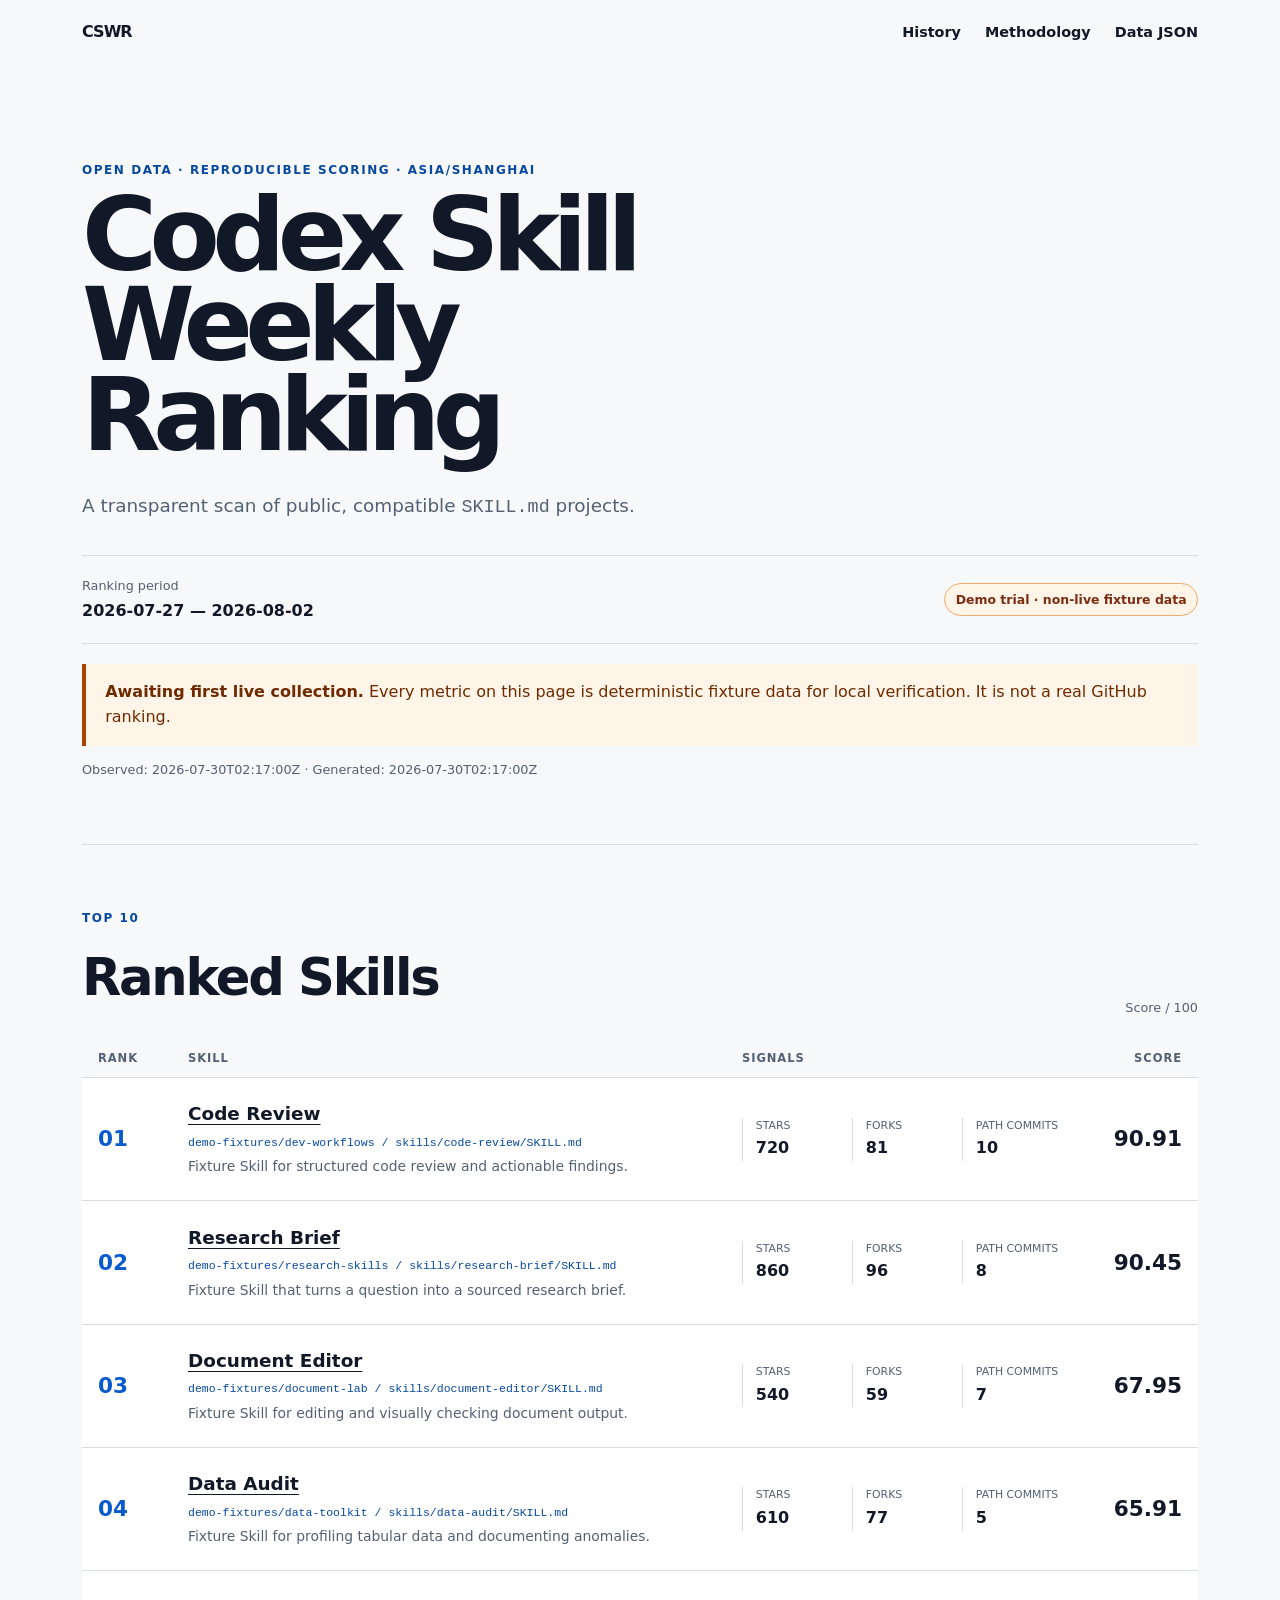
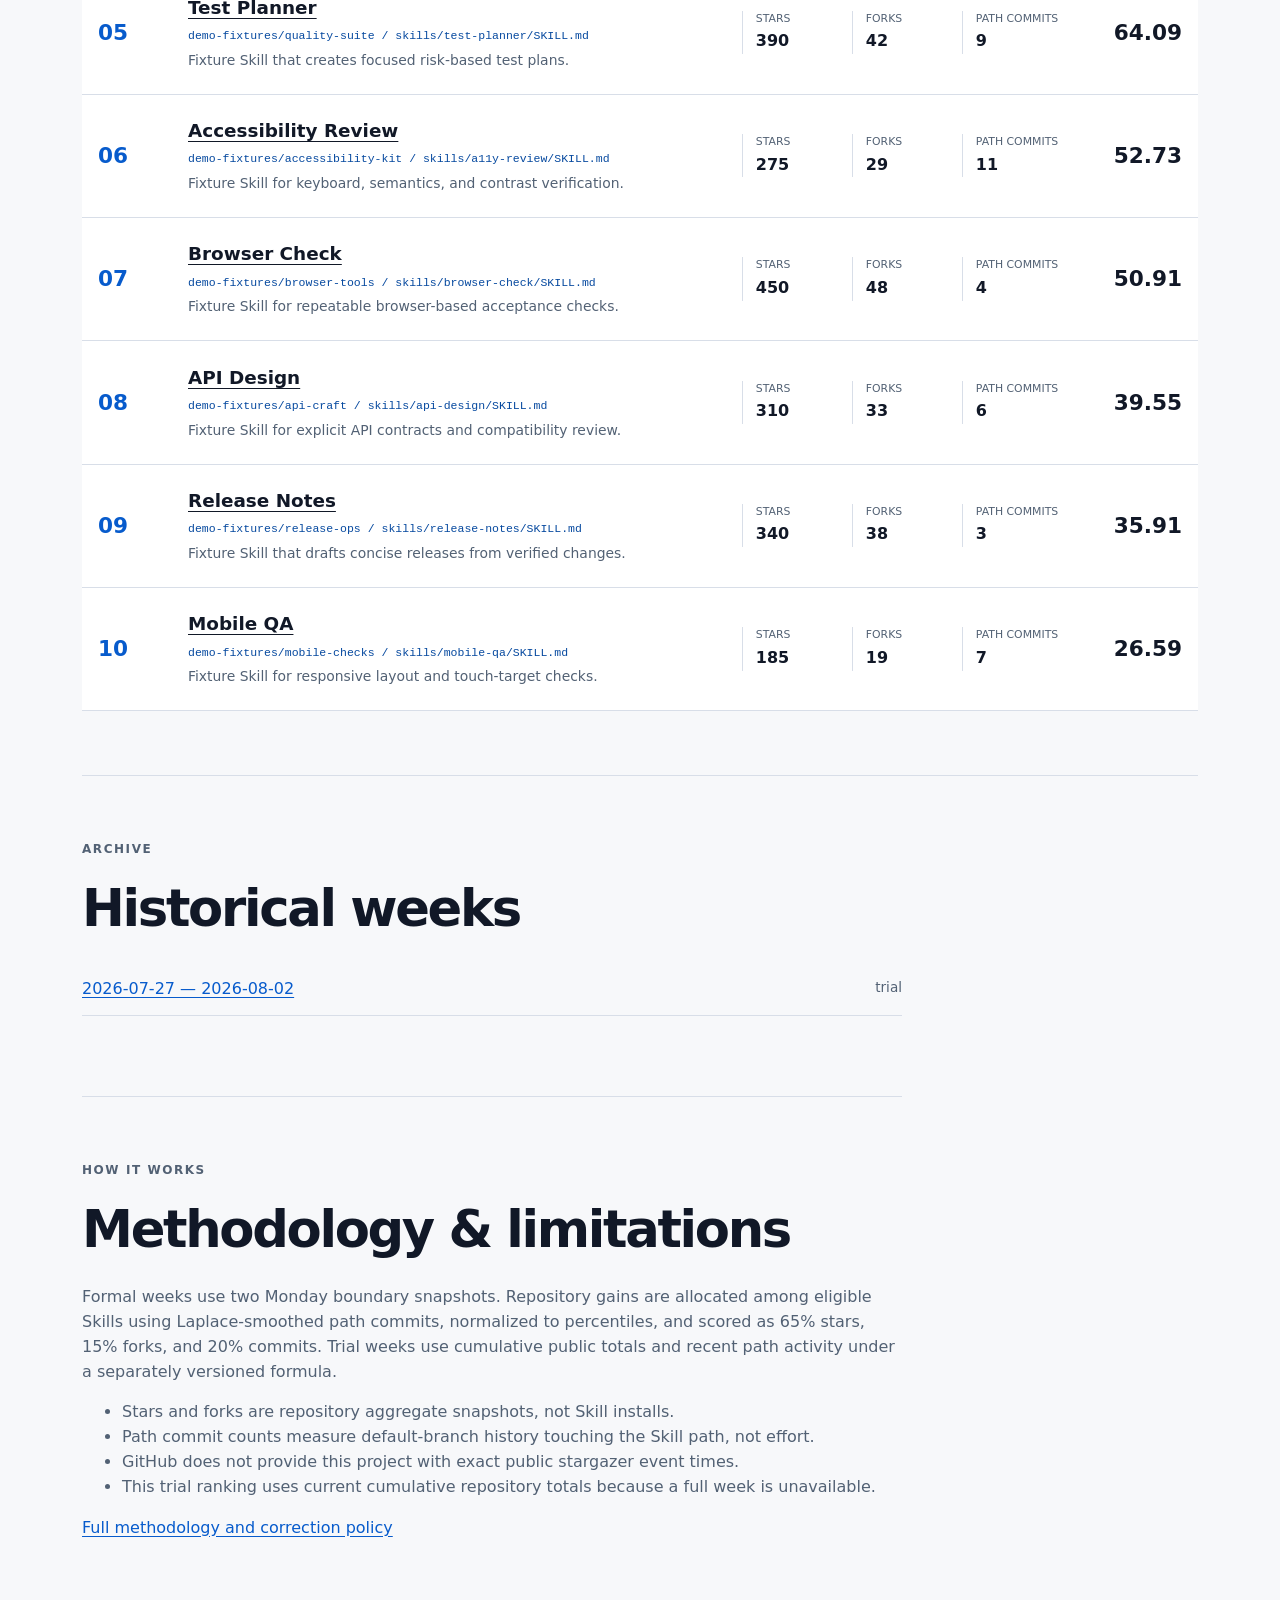
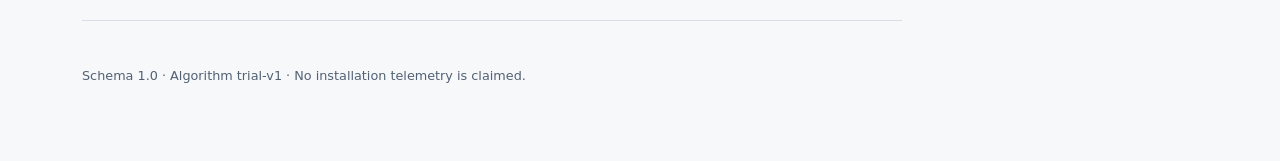
==== docs/weeks/2026-07-27.html @ 9c458dd1 "feat: build weekly Codex skill ranking" ====
<!doctype html>
<html lang="en">
<head>
  <meta charset="utf-8">
  <meta name="viewport" content="width=device-width, initial-scale=1">
  <meta name="description" content="A reproducible weekly ranking of public Codex-compatible Skills.">
  <title>Codex Skill Weekly Ranking · 2026-07-27</title>
  <link rel="stylesheet" href="../assets/styles.css">
</head>
<body>
  <a class="skip-link" href="#ranking">Skip to ranking</a>
  <header class="site-header">
    <a class="wordmark" href="../index.html" aria-label="Codex Skill Weekly Ranking home">CSWR</a>
    <nav aria-label="Primary">
      <a href="#history">History</a>
      <a href="#methodology">Methodology</a>
      <a href="../data/2026-07-27.json">Data JSON</a>
    </nav>
  </header>
  <main>
    <section class="hero" aria-labelledby="page-title">
      <p class="eyebrow">Open data · reproducible scoring · Asia/Shanghai</p>
      <h1 id="page-title">Codex Skill<br>Weekly Ranking</h1>
      <p class="lede">A transparent scan of public, compatible <code>SKILL.md</code> projects.</p>
      <div class="period">
        <div>
          <span class="meta-label">Ranking period</span>
          <strong>2026-07-27 — 2026-08-02</strong>
        </div>
        <span class="status status-demo">Demo trial · non-live fixture data</span>
      </div>
      <aside class="notice" role="status">
        <strong>Awaiting first live collection.</strong>
        Every metric on this page is deterministic fixture data for local verification. It is not a real GitHub ranking.
      </aside>
      <p class="freshness">Observed: 2026-07-30T02:17:00Z · Generated: 2026-07-30T02:17:00Z</p>
    </section>

    <section id="ranking" class="ranking-section" aria-labelledby="ranking-title">
      <div class="section-heading">
        <div>
          <p class="eyebrow">Top 10</p>
          <h2 id="ranking-title">Ranked Skills</h2>
        </div>
        <p>Score / 100</p>
      </div>
      <div class="rank-header" aria-hidden="true">
        <span>Rank</span><span>Skill</span><span>Signals</span><span>Score</span>
      </div>
      <ol class="ranking-list">
        <li class="rank-row" data-candidate-key="900002:skills/code-review/SKILL.md">
          <span class="rank-number" aria-label="Rank 1">01</span>
          <div class="skill-copy">
            <h3><a href="https://github.com/demo-fixtures/dev-workflows/blob/main/skills/code-review/SKILL.md" rel="noreferrer">Code Review</a></h3>
            <p class="repo">demo-fixtures/dev-workflows / skills/code-review/SKILL.md</p>
            <p>Fixture Skill for structured code review and actionable findings.</p>
          </div>
          <dl class="metrics">
            <div><dt>Stars</dt><dd>720</dd></div>
            <div><dt>Forks</dt><dd>81</dd></div>
            <div><dt>Path commits</dt><dd>10</dd></div>
          </dl>
          <strong class="score">90.91</strong>
        </li>
        <li class="rank-row" data-candidate-key="900001:skills/research-brief/SKILL.md">
          <span class="rank-number" aria-label="Rank 2">02</span>
          <div class="skill-copy">
            <h3><a href="https://github.com/demo-fixtures/research-skills/blob/main/skills/research-brief/SKILL.md" rel="noreferrer">Research Brief</a></h3>
            <p class="repo">demo-fixtures/research-skills / skills/research-brief/SKILL.md</p>
            <p>Fixture Skill that turns a question into a sourced research brief.</p>
          </div>
          <dl class="metrics">
            <div><dt>Stars</dt><dd>860</dd></div>
            <div><dt>Forks</dt><dd>96</dd></div>
            <div><dt>Path commits</dt><dd>8</dd></div>
          </dl>
          <strong class="score">90.45</strong>
        </li>
        <li class="rank-row" data-candidate-key="900004:skills/document-editor/SKILL.md">
          <span class="rank-number" aria-label="Rank 3">03</span>
          <div class="skill-copy">
            <h3><a href="https://github.com/demo-fixtures/document-lab/blob/main/skills/document-editor/SKILL.md" rel="noreferrer">Document Editor</a></h3>
            <p class="repo">demo-fixtures/document-lab / skills/document-editor/SKILL.md</p>
            <p>Fixture Skill for editing and visually checking document output.</p>
          </div>
          <dl class="metrics">
            <div><dt>Stars</dt><dd>540</dd></div>
            <div><dt>Forks</dt><dd>59</dd></div>
            <div><dt>Path commits</dt><dd>7</dd></div>
          </dl>
          <strong class="score">67.95</strong>
        </li>
        <li class="rank-row" data-candidate-key="900003:skills/data-audit/SKILL.md">
          <span class="rank-number" aria-label="Rank 4">04</span>
          <div class="skill-copy">
            <h3><a href="https://github.com/demo-fixtures/data-toolkit/blob/main/skills/data-audit/SKILL.md" rel="noreferrer">Data Audit</a></h3>
            <p class="repo">demo-fixtures/data-toolkit / skills/data-audit/SKILL.md</p>
            <p>Fixture Skill for profiling tabular data and documenting anomalies.</p>
          </div>
          <dl class="metrics">
            <div><dt>Stars</dt><dd>610</dd></div>
            <div><dt>Forks</dt><dd>77</dd></div>
            <div><dt>Path commits</dt><dd>5</dd></div>
          </dl>
          <strong class="score">65.91</strong>
        </li>
        <li class="rank-row" data-candidate-key="900006:skills/test-planner/SKILL.md">
          <span class="rank-number" aria-label="Rank 5">05</span>
          <div class="skill-copy">
            <h3><a href="https://github.com/demo-fixtures/quality-suite/blob/main/skills/test-planner/SKILL.md" rel="noreferrer">Test Planner</a></h3>
            <p class="repo">demo-fixtures/quality-suite / skills/test-planner/SKILL.md</p>
            <p>Fixture Skill that creates focused risk-based test plans.</p>
          </div>
          <dl class="metrics">
            <div><dt>Stars</dt><dd>390</dd></div>
            <div><dt>Forks</dt><dd>42</dd></div>
            <div><dt>Path commits</dt><dd>9</dd></div>
          </dl>
          <strong class="score">64.09</strong>
        </li>
        <li class="rank-row" data-candidate-key="900009:skills/a11y-review/SKILL.md">
          <span class="rank-number" aria-label="Rank 6">06</span>
          <div class="skill-copy">
            <h3><a href="https://github.com/demo-fixtures/accessibility-kit/blob/main/skills/a11y-review/SKILL.md" rel="noreferrer">Accessibility Review</a></h3>
            <p class="repo">demo-fixtures/accessibility-kit / skills/a11y-review/SKILL.md</p>
            <p>Fixture Skill for keyboard, semantics, and contrast verification.</p>
          </div>
          <dl class="metrics">
            <div><dt>Stars</dt><dd>275</dd></div>
            <div><dt>Forks</dt><dd>29</dd></div>
            <div><dt>Path commits</dt><dd>11</dd></div>
          </dl>
          <strong class="score">52.73</strong>
        </li>
        <li class="rank-row" data-candidate-key="900005:skills/browser-check/SKILL.md">
          <span class="rank-number" aria-label="Rank 7">07</span>
          <div class="skill-copy">
            <h3><a href="https://github.com/demo-fixtures/browser-tools/blob/main/skills/browser-check/SKILL.md" rel="noreferrer">Browser Check</a></h3>
            <p class="repo">demo-fixtures/browser-tools / skills/browser-check/SKILL.md</p>
            <p>Fixture Skill for repeatable browser-based acceptance checks.</p>
          </div>
          <dl class="metrics">
            <div><dt>Stars</dt><dd>450</dd></div>
            <div><dt>Forks</dt><dd>48</dd></div>
            <div><dt>Path commits</dt><dd>4</dd></div>
          </dl>
          <strong class="score">50.91</strong>
        </li>
        <li class="rank-row" data-candidate-key="900008:skills/api-design/SKILL.md">
          <span class="rank-number" aria-label="Rank 8">08</span>
          <div class="skill-copy">
            <h3><a href="https://github.com/demo-fixtures/api-craft/blob/main/skills/api-design/SKILL.md" rel="noreferrer">API Design</a></h3>
            <p class="repo">demo-fixtures/api-craft / skills/api-design/SKILL.md</p>
            <p>Fixture Skill for explicit API contracts and compatibility review.</p>
          </div>
          <dl class="metrics">
            <div><dt>Stars</dt><dd>310</dd></div>
            <div><dt>Forks</dt><dd>33</dd></div>
            <div><dt>Path commits</dt><dd>6</dd></div>
          </dl>
          <strong class="score">39.55</strong>
        </li>
        <li class="rank-row" data-candidate-key="900007:skills/release-notes/SKILL.md">
          <span class="rank-number" aria-label="Rank 9">09</span>
          <div class="skill-copy">
            <h3><a href="https://github.com/demo-fixtures/release-ops/blob/main/skills/release-notes/SKILL.md" rel="noreferrer">Release Notes</a></h3>
            <p class="repo">demo-fixtures/release-ops / skills/release-notes/SKILL.md</p>
            <p>Fixture Skill that drafts concise releases from verified changes.</p>
          </div>
          <dl class="metrics">
            <div><dt>Stars</dt><dd>340</dd></div>
            <div><dt>Forks</dt><dd>38</dd></div>
            <div><dt>Path commits</dt><dd>3</dd></div>
          </dl>
          <strong class="score">35.91</strong>
        </li>
        <li class="rank-row" data-candidate-key="900011:skills/mobile-qa/SKILL.md">
          <span class="rank-number" aria-label="Rank 10">10</span>
          <div class="skill-copy">
            <h3><a href="https://github.com/demo-fixtures/mobile-checks/blob/main/skills/mobile-qa/SKILL.md" rel="noreferrer">Mobile QA</a></h3>
            <p class="repo">demo-fixtures/mobile-checks / skills/mobile-qa/SKILL.md</p>
            <p>Fixture Skill for responsive layout and touch-target checks.</p>
          </div>
          <dl class="metrics">
            <div><dt>Stars</dt><dd>185</dd></div>
            <div><dt>Forks</dt><dd>19</dd></div>
            <div><dt>Path commits</dt><dd>7</dd></div>
          </dl>
          <strong class="score">26.59</strong>
        </li>
      </ol>
    </section>

    <section id="history" class="text-section" aria-labelledby="history-title">
      <p class="eyebrow">Archive</p>
      <h2 id="history-title">Historical weeks</h2>
      <ul class="history-list">
        <li><a href="../weeks/2026-07-27.html">2026-07-27 — 2026-08-02</a><span>trial</span></li>
      </ul>
    </section>

    <section id="methodology" class="text-section" aria-labelledby="methodology-title">
      <p class="eyebrow">How it works</p>
      <h2 id="methodology-title">Methodology & limitations</h2>
      <p>Formal weeks use two Monday boundary snapshots. Repository gains are allocated among eligible Skills using Laplace-smoothed path commits, normalized to percentiles, and scored as 65% stars, 15% forks, and 20% commits. Trial weeks use cumulative public totals and recent path activity under a separately versioned formula.</p>
      <ul>
<li>Stars and forks are repository aggregate snapshots, not Skill installs.</li><li>Path commit counts measure default-branch history touching the Skill path, not effort.</li><li>GitHub does not provide this project with exact public stargazer event times.</li><li>This trial ranking uses current cumulative repository totals because a full week is unavailable.</li>      </ul>
      <p><a href="../METHODOLOGY.md">Full methodology and correction policy</a></p>
    </section>
  </main>
  <footer>
    <p>Schema 1.0 · Algorithm trial-v1 · No installation telemetry is claimed.</p>
  </footer>
  <script src="../assets/site.js" defer></script>
</body>
</html>
---- docs/assets/styles.css ----
:root {
  color-scheme: light;
  --ink: #111827;
  --muted: #526174;
  --line: #d8dee8;
  --paper: #f7f8fa;
  --white: #ffffff;
  --blue: #075bcc;
  --blue-dark: #06499f;
  --warm: #a94300;
  --warm-bg: #fff4e8;
  font-family: Inter, ui-sans-serif, system-ui, -apple-system, BlinkMacSystemFont, "Segoe UI", sans-serif;
}
* { box-sizing: border-box; }
html { scroll-behavior: smooth; }
body { margin: 0; color: var(--ink); background: var(--paper); line-height: 1.55; }
a { color: var(--blue); text-underline-offset: .2em; }
a:hover { color: var(--blue-dark); }
a:focus-visible { outline: 3px solid #ffb454; outline-offset: 3px; border-radius: 2px; }
.skip-link { position: fixed; z-index: 10; left: 1rem; top: -5rem; padding: .7rem 1rem; background: var(--ink); color: #fff; }
.skip-link:focus { top: 1rem; }
.site-header { max-width: 1180px; margin: 0 auto; padding: 1.25rem 2rem; display: flex; align-items: center; justify-content: space-between; }
.wordmark { font-weight: 900; letter-spacing: -.06em; color: var(--ink); text-decoration: none; }
nav { display: flex; gap: 1.5rem; }
nav a { color: var(--ink); font-size: .9rem; font-weight: 650; text-decoration: none; }
main, footer { max-width: 1180px; margin: 0 auto; padding-inline: 2rem; }
.hero { padding: 6rem 0 4rem; border-bottom: 1px solid var(--line); }
.eyebrow { margin: 0 0 .65rem; color: var(--blue-dark); font-size: .75rem; font-weight: 800; letter-spacing: .13em; text-transform: uppercase; }
h1 { max-width: 800px; margin: 0; font-size: clamp(3.2rem, 8vw, 7rem); line-height: .88; letter-spacing: -.075em; }
.lede { max-width: 620px; margin: 2rem 0; color: var(--muted); font-size: 1.15rem; }
.period { display: flex; align-items: center; gap: 2rem; justify-content: space-between; padding: 1.25rem 0; border-top: 1px solid var(--line); border-bottom: 1px solid var(--line); }
.period div { display: grid; gap: .2rem; }
.meta-label, .freshness { color: var(--muted); font-size: .8rem; }
.status { display: inline-flex; padding: .35rem .65rem; border: 1px solid #94a3b8; border-radius: 999px; font-size: .78rem; font-weight: 750; }
.status-demo { color: #7c2d12; background: var(--warm-bg); border-color: #f0aa6b; }
.status-stale { color: #7c2d12; background: var(--warm-bg); border-color: #c96a28; }
.notice { margin-top: 1.25rem; padding: 1rem 1.2rem; color: #6f2b00; background: var(--warm-bg); border-left: 4px solid var(--warm); }
.notice-stale { border-left-color: #b54708; }
.freshness { margin: .9rem 0 0; }
.ranking-section, .text-section { padding: 4rem 0; border-bottom: 1px solid var(--line); }
.section-heading { display: flex; align-items: end; justify-content: space-between; margin-bottom: 1.4rem; }
h2 { margin: 0; font-size: clamp(2rem, 4vw, 3.5rem); letter-spacing: -.045em; }
.section-heading > p { margin: 0; color: var(--muted); font-size: .8rem; }
.rank-header, .rank-row { display: grid; grid-template-columns: 70px minmax(0, 1fr) 330px 90px; gap: 1.25rem; }
.rank-header { padding: .6rem 1rem; color: var(--muted); font-size: .72rem; font-weight: 800; letter-spacing: .08em; text-transform: uppercase; }
.rank-header span:last-child { text-align: right; }
.ranking-list { list-style: none; padding: 0; margin: 0; }
.rank-row { align-items: center; padding: 1.4rem 1rem; background: var(--white); border-top: 1px solid var(--line); transition: background-color 120ms ease; }
.rank-row:last-child { border-bottom: 1px solid var(--line); }
.rank-row:hover { background: #f0f5fc; }
.rank-number { color: var(--blue); font-size: 1.35rem; font-variant-numeric: tabular-nums; font-weight: 850; }
.skill-copy { min-width: 0; }
.skill-copy h3 { margin: 0 0 .15rem; font-size: 1.15rem; }
.skill-copy h3 a { color: var(--ink); }
.skill-copy p { margin: .3rem 0 0; color: var(--muted); font-size: .87rem; overflow-wrap: anywhere; }
.skill-copy .repo { color: var(--blue-dark); font-family: ui-monospace, "SFMono-Regular", Consolas, monospace; font-size: .72rem; }
.metrics { display: grid; grid-template-columns: repeat(3, 1fr); margin: 0; }
.metrics div { border-left: 1px solid var(--line); padding-left: .8rem; }
.metrics dt { color: var(--muted); font-size: .68rem; text-transform: uppercase; }
.metrics dd { margin: .1rem 0 0; font-variant-numeric: tabular-nums; font-weight: 750; }
.score { text-align: right; font-size: 1.35rem; font-variant-numeric: tabular-nums; }
.text-section { max-width: 820px; }
.text-section > p, .text-section > ul { color: var(--muted); }
.history-list { list-style: none; padding: 0; }
.history-list li { display: flex; justify-content: space-between; gap: 2rem; padding: .8rem 0; border-bottom: 1px solid var(--line); }
.history-list span { color: var(--muted); font-size: .85rem; }
footer { padding-block: 2rem 4rem; color: var(--muted); font-size: .8rem; }
code { font-family: ui-monospace, "SFMono-Regular", Consolas, monospace; }
@media (max-width: 800px) {
  .site-header, main, footer { padding-inline: 1rem; }
  nav a:not(:first-child) { display: none; }
  .hero { padding-top: 3.5rem; }
  .period { align-items: flex-start; flex-direction: column; gap: .8rem; }
  .rank-header { display: none; }
  .ranking-list { display: grid; gap: .8rem; }
  .rank-row { grid-template-columns: 48px minmax(0, 1fr) auto; align-items: start; border: 1px solid var(--line); border-radius: 4px; }
  .skill-copy { grid-column: 2 / 4; }
  .metrics { grid-column: 2 / 4; grid-row: 3; margin-top: .7rem; }
  .score { grid-column: 3; grid-row: 1; }
}
@media (max-width: 460px) {
  h1 { font-size: 3.2rem; }
  .rank-row { grid-template-columns: 38px minmax(0, 1fr) auto; padding: 1rem .8rem; gap: .65rem; }
  .metrics { grid-template-columns: 1fr; gap: .4rem; }
  .metrics div { display: flex; align-items: baseline; justify-content: space-between; }
}
@media (prefers-reduced-motion: reduce) {
  html { scroll-behavior: auto; }
  *, *::before, *::after { transition-duration: .01ms !important; }
}
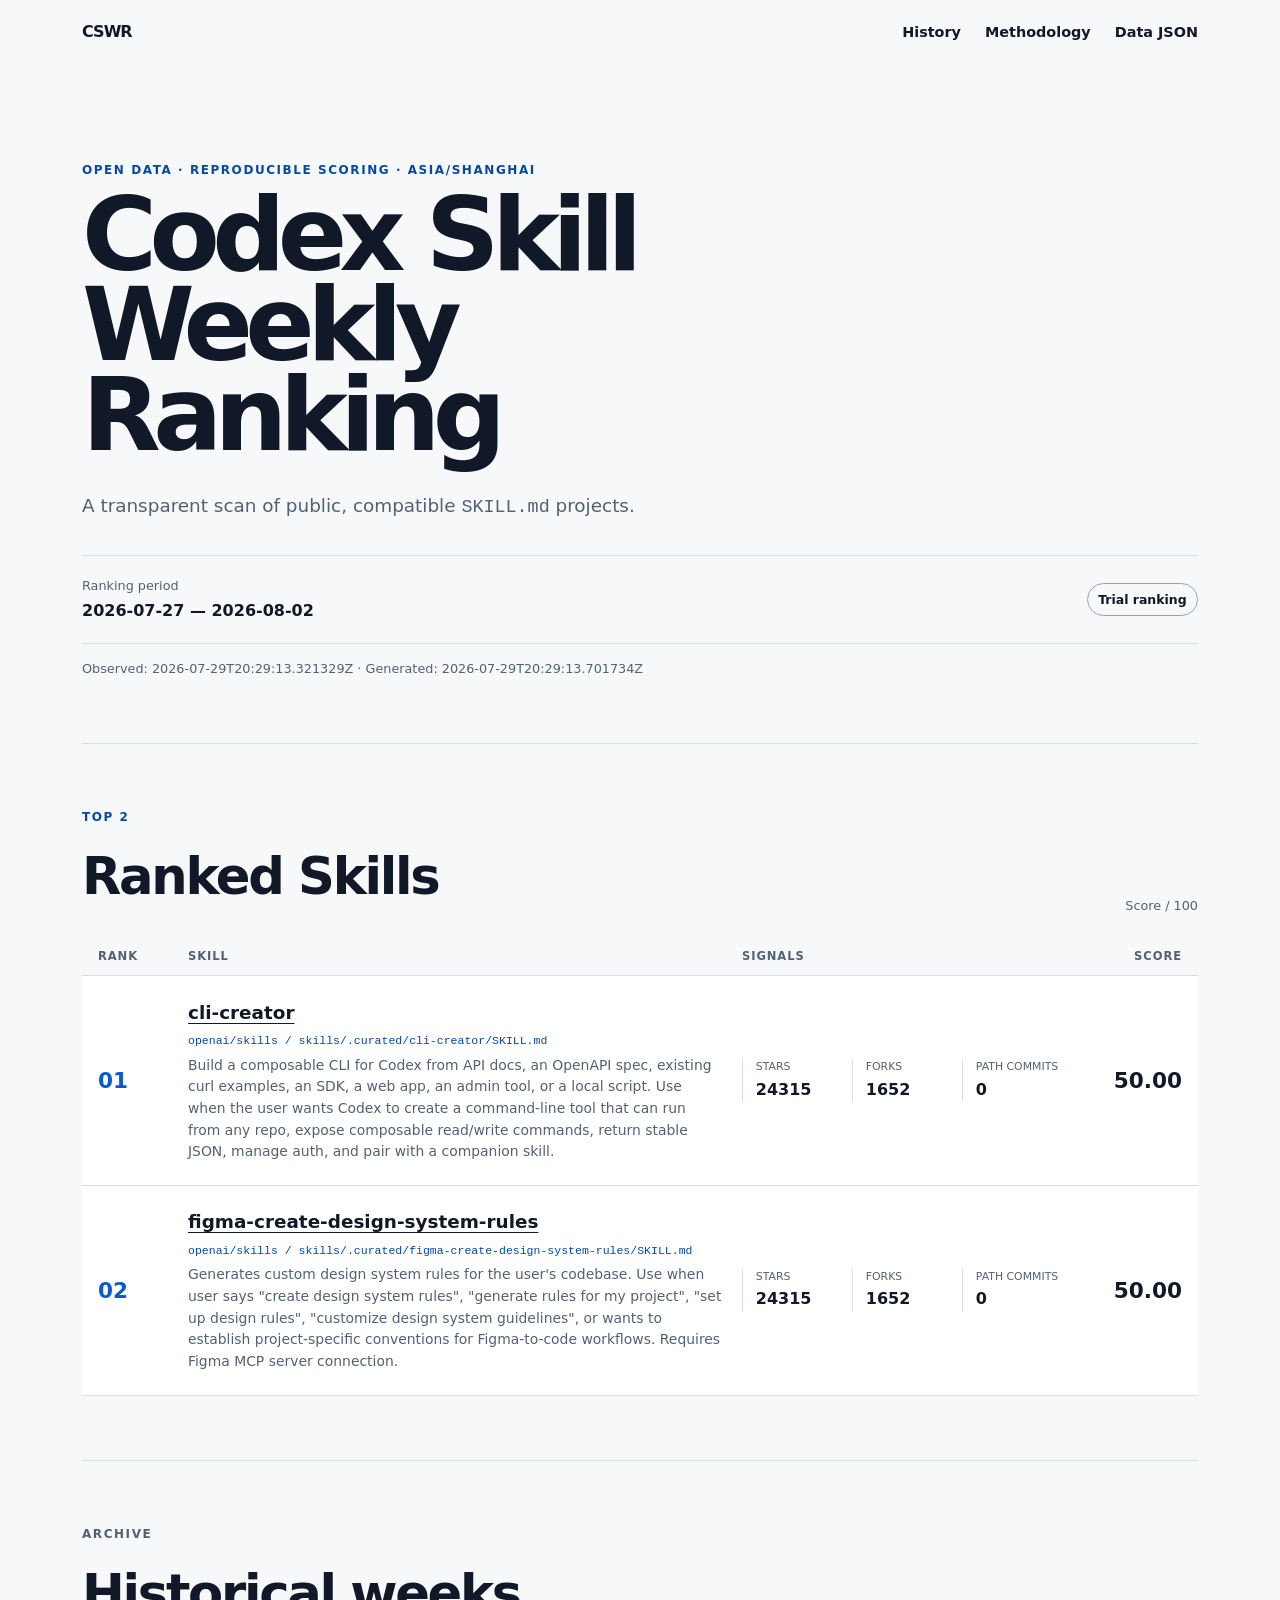
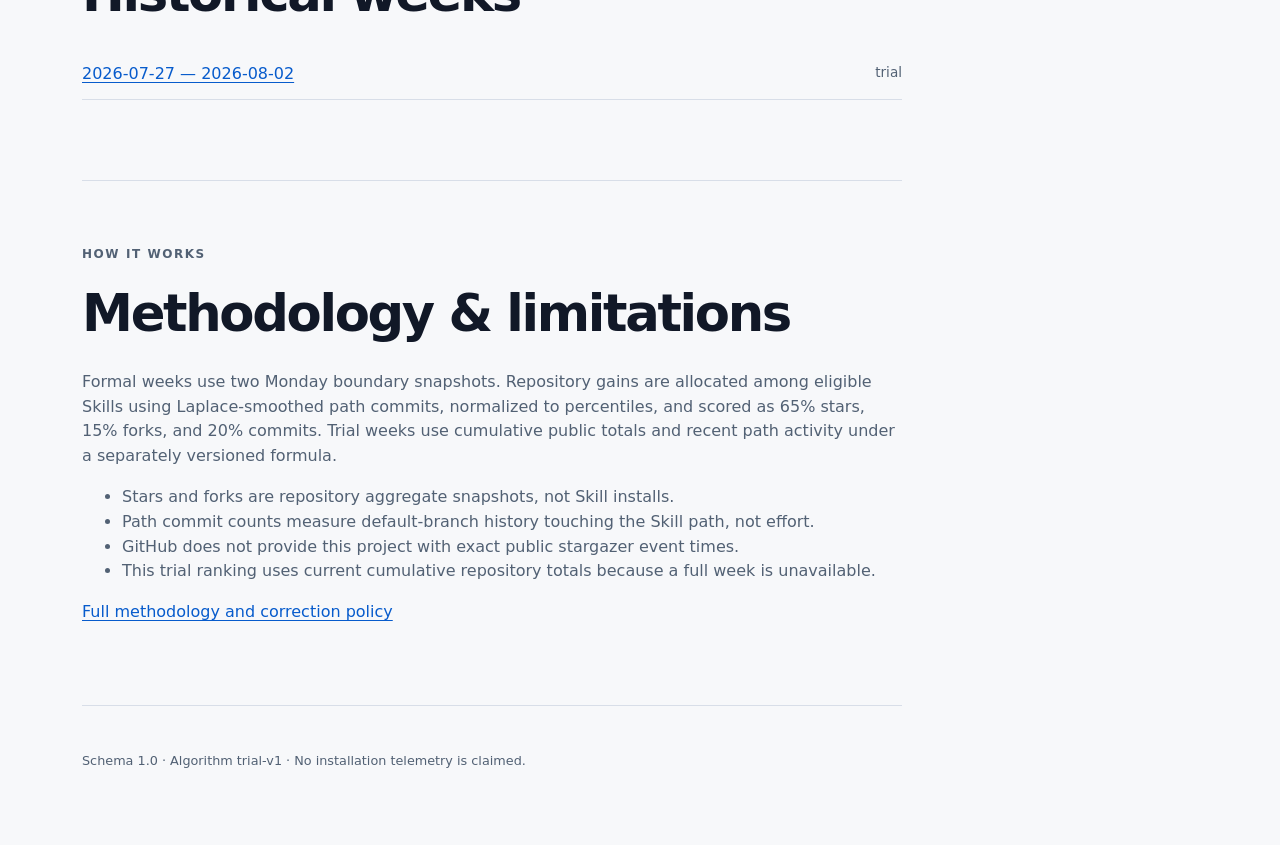
==== commit abe9362a: "data: refresh skill ranking" ====
--- a/docs/weeks/2026-07-27.html
+++ b/docs/weeks/2026-07-27.html
@@ -27,19 +27,15 @@
           <span class="meta-label">Ranking period</span>
           <strong>2026-07-27 — 2026-08-02</strong>
         </div>
-        <span class="status status-demo">Demo trial · non-live fixture data</span>
+        <span class="status">Trial ranking</span>
       </div>
-      <aside class="notice" role="status">
-        <strong>Awaiting first live collection.</strong>
-        Every metric on this page is deterministic fixture data for local verification. It is not a real GitHub ranking.
-      </aside>
-      <p class="freshness">Observed: 2026-07-30T02:17:00Z · Generated: 2026-07-30T02:17:00Z</p>
+      <p class="freshness">Observed: 2026-07-29T20:29:13.321329Z · Generated: 2026-07-29T20:29:13.701734Z</p>
     </section>
 
     <section id="ranking" class="ranking-section" aria-labelledby="ranking-title">
       <div class="section-heading">
         <div>
-          <p class="eyebrow">Top 10</p>
+          <p class="eyebrow">Top 2</p>
           <h2 id="ranking-title">Ranked Skills</h2>
         </div>
         <p>Score / 100</p>
@@ -48,145 +44,33 @@
         <span>Rank</span><span>Skill</span><span>Signals</span><span>Score</span>
       </div>
       <ol class="ranking-list">
-        <li class="rank-row" data-candidate-key="900002:skills/code-review/SKILL.md">
+        <li class="rank-row" data-candidate-key="1103643573:skills/.curated/cli-creator/SKILL.md">
           <span class="rank-number" aria-label="Rank 1">01</span>
           <div class="skill-copy">
-            <h3><a href="https://github.com/demo-fixtures/dev-workflows/blob/main/skills/code-review/SKILL.md" rel="noreferrer">Code Review</a></h3>
-            <p class="repo">demo-fixtures/dev-workflows / skills/code-review/SKILL.md</p>
-            <p>Fixture Skill for structured code review and actionable findings.</p>
+            <h3><a href="https://github.com/openai/skills/blob/main/skills/.curated/cli-creator/SKILL.md" rel="noreferrer">cli-creator</a></h3>
+            <p class="repo">openai/skills / skills/.curated/cli-creator/SKILL.md</p>
+            <p>Build a composable CLI for Codex from API docs, an OpenAPI spec, existing curl examples, an SDK, a web app, an admin tool, or a local script. Use when the user wants Codex to create a command-line tool that can run from any repo, expose composable read/write commands, return stable JSON, manage auth, and pair with a companion skill.</p>
           </div>
           <dl class="metrics">
-            <div><dt>Stars</dt><dd>720</dd></div>
-            <div><dt>Forks</dt><dd>81</dd></div>
-            <div><dt>Path commits</dt><dd>10</dd></div>
+            <div><dt>Stars</dt><dd>24315</dd></div>
+            <div><dt>Forks</dt><dd>1652</dd></div>
+            <div><dt>Path commits</dt><dd>0</dd></div>
           </dl>
-          <strong class="score">90.91</strong>
+          <strong class="score">50.00</strong>
         </li>
-        <li class="rank-row" data-candidate-key="900001:skills/research-brief/SKILL.md">
+        <li class="rank-row" data-candidate-key="1103643573:skills/.curated/figma-create-design-system-rules/SKILL.md">
           <span class="rank-number" aria-label="Rank 2">02</span>
           <div class="skill-copy">
-            <h3><a href="https://github.com/demo-fixtures/research-skills/blob/main/skills/research-brief/SKILL.md" rel="noreferrer">Research Brief</a></h3>
-            <p class="repo">demo-fixtures/research-skills / skills/research-brief/SKILL.md</p>
-            <p>Fixture Skill that turns a question into a sourced research brief.</p>
+            <h3><a href="https://github.com/openai/skills/blob/main/skills/.curated/figma-create-design-system-rules/SKILL.md" rel="noreferrer">figma-create-design-system-rules</a></h3>
+            <p class="repo">openai/skills / skills/.curated/figma-create-design-system-rules/SKILL.md</p>
+            <p>Generates custom design system rules for the user&#39;s codebase. Use when user says &#34;create design system rules&#34;, &#34;generate rules for my project&#34;, &#34;set up design rules&#34;, &#34;customize design system guidelines&#34;, or wants to establish project-specific conventions for Figma-to-code workflows. Requires Figma MCP server connection.</p>
           </div>
           <dl class="metrics">
-            <div><dt>Stars</dt><dd>860</dd></div>
-            <div><dt>Forks</dt><dd>96</dd></div>
-            <div><dt>Path commits</dt><dd>8</dd></div>
+            <div><dt>Stars</dt><dd>24315</dd></div>
+            <div><dt>Forks</dt><dd>1652</dd></div>
+            <div><dt>Path commits</dt><dd>0</dd></div>
           </dl>
-          <strong class="score">90.45</strong>
-        </li>
-        <li class="rank-row" data-candidate-key="900004:skills/document-editor/SKILL.md">
-          <span class="rank-number" aria-label="Rank 3">03</span>
-          <div class="skill-copy">
-            <h3><a href="https://github.com/demo-fixtures/document-lab/blob/main/skills/document-editor/SKILL.md" rel="noreferrer">Document Editor</a></h3>
-            <p class="repo">demo-fixtures/document-lab / skills/document-editor/SKILL.md</p>
-            <p>Fixture Skill for editing and visually checking document output.</p>
-          </div>
-          <dl class="metrics">
-            <div><dt>Stars</dt><dd>540</dd></div>
-            <div><dt>Forks</dt><dd>59</dd></div>
-            <div><dt>Path commits</dt><dd>7</dd></div>
-          </dl>
-          <strong class="score">67.95</strong>
-        </li>
-        <li class="rank-row" data-candidate-key="900003:skills/data-audit/SKILL.md">
-          <span class="rank-number" aria-label="Rank 4">04</span>
-          <div class="skill-copy">
-            <h3><a href="https://github.com/demo-fixtures/data-toolkit/blob/main/skills/data-audit/SKILL.md" rel="noreferrer">Data Audit</a></h3>
-            <p class="repo">demo-fixtures/data-toolkit / skills/data-audit/SKILL.md</p>
-            <p>Fixture Skill for profiling tabular data and documenting anomalies.</p>
-          </div>
-          <dl class="metrics">
-            <div><dt>Stars</dt><dd>610</dd></div>
-            <div><dt>Forks</dt><dd>77</dd></div>
-            <div><dt>Path commits</dt><dd>5</dd></div>
-          </dl>
-          <strong class="score">65.91</strong>
-        </li>
-        <li class="rank-row" data-candidate-key="900006:skills/test-planner/SKILL.md">
-          <span class="rank-number" aria-label="Rank 5">05</span>
-          <div class="skill-copy">
-            <h3><a href="https://github.com/demo-fixtures/quality-suite/blob/main/skills/test-planner/SKILL.md" rel="noreferrer">Test Planner</a></h3>
-            <p class="repo">demo-fixtures/quality-suite / skills/test-planner/SKILL.md</p>
-            <p>Fixture Skill that creates focused risk-based test plans.</p>
-          </div>
-          <dl class="metrics">
-            <div><dt>Stars</dt><dd>390</dd></div>
-            <div><dt>Forks</dt><dd>42</dd></div>
-            <div><dt>Path commits</dt><dd>9</dd></div>
-          </dl>
-          <strong class="score">64.09</strong>
-        </li>
-        <li class="rank-row" data-candidate-key="900009:skills/a11y-review/SKILL.md">
-          <span class="rank-number" aria-label="Rank 6">06</span>
-          <div class="skill-copy">
-            <h3><a href="https://github.com/demo-fixtures/accessibility-kit/blob/main/skills/a11y-review/SKILL.md" rel="noreferrer">Accessibility Review</a></h3>
-            <p class="repo">demo-fixtures/accessibility-kit / skills/a11y-review/SKILL.md</p>
-            <p>Fixture Skill for keyboard, semantics, and contrast verification.</p>
-          </div>
-          <dl class="metrics">
-            <div><dt>Stars</dt><dd>275</dd></div>
-            <div><dt>Forks</dt><dd>29</dd></div>
-            <div><dt>Path commits</dt><dd>11</dd></div>
-          </dl>
-          <strong class="score">52.73</strong>
-        </li>
-        <li class="rank-row" data-candidate-key="900005:skills/browser-check/SKILL.md">
-          <span class="rank-number" aria-label="Rank 7">07</span>
-          <div class="skill-copy">
-            <h3><a href="https://github.com/demo-fixtures/browser-tools/blob/main/skills/browser-check/SKILL.md" rel="noreferrer">Browser Check</a></h3>
-            <p class="repo">demo-fixtures/browser-tools / skills/browser-check/SKILL.md</p>
-            <p>Fixture Skill for repeatable browser-based acceptance checks.</p>
-          </div>
-          <dl class="metrics">
-            <div><dt>Stars</dt><dd>450</dd></div>
-            <div><dt>Forks</dt><dd>48</dd></div>
-            <div><dt>Path commits</dt><dd>4</dd></div>
-          </dl>
-          <strong class="score">50.91</strong>
-        </li>
-        <li class="rank-row" data-candidate-key="900008:skills/api-design/SKILL.md">
-          <span class="rank-number" aria-label="Rank 8">08</span>
-          <div class="skill-copy">
-            <h3><a href="https://github.com/demo-fixtures/api-craft/blob/main/skills/api-design/SKILL.md" rel="noreferrer">API Design</a></h3>
-            <p class="repo">demo-fixtures/api-craft / skills/api-design/SKILL.md</p>
-            <p>Fixture Skill for explicit API contracts and compatibility review.</p>
-          </div>
-          <dl class="metrics">
-            <div><dt>Stars</dt><dd>310</dd></div>
-            <div><dt>Forks</dt><dd>33</dd></div>
-            <div><dt>Path commits</dt><dd>6</dd></div>
-          </dl>
-          <strong class="score">39.55</strong>
-        </li>
-        <li class="rank-row" data-candidate-key="900007:skills/release-notes/SKILL.md">
-          <span class="rank-number" aria-label="Rank 9">09</span>
-          <div class="skill-copy">
-            <h3><a href="https://github.com/demo-fixtures/release-ops/blob/main/skills/release-notes/SKILL.md" rel="noreferrer">Release Notes</a></h3>
-            <p class="repo">demo-fixtures/release-ops / skills/release-notes/SKILL.md</p>
-            <p>Fixture Skill that drafts concise releases from verified changes.</p>
-          </div>
-          <dl class="metrics">
-            <div><dt>Stars</dt><dd>340</dd></div>
-            <div><dt>Forks</dt><dd>38</dd></div>
-            <div><dt>Path commits</dt><dd>3</dd></div>
-          </dl>
-          <strong class="score">35.91</strong>
-        </li>
-        <li class="rank-row" data-candidate-key="900011:skills/mobile-qa/SKILL.md">
-          <span class="rank-number" aria-label="Rank 10">10</span>
-          <div class="skill-copy">
-            <h3><a href="https://github.com/demo-fixtures/mobile-checks/blob/main/skills/mobile-qa/SKILL.md" rel="noreferrer">Mobile QA</a></h3>
-            <p class="repo">demo-fixtures/mobile-checks / skills/mobile-qa/SKILL.md</p>
-            <p>Fixture Skill for responsive layout and touch-target checks.</p>
-          </div>
-          <dl class="metrics">
-            <div><dt>Stars</dt><dd>185</dd></div>
-            <div><dt>Forks</dt><dd>19</dd></div>
-            <div><dt>Path commits</dt><dd>7</dd></div>
-          </dl>
-          <strong class="score">26.59</strong>
+          <strong class="score">50.00</strong>
         </li>
       </ol>
     </section>
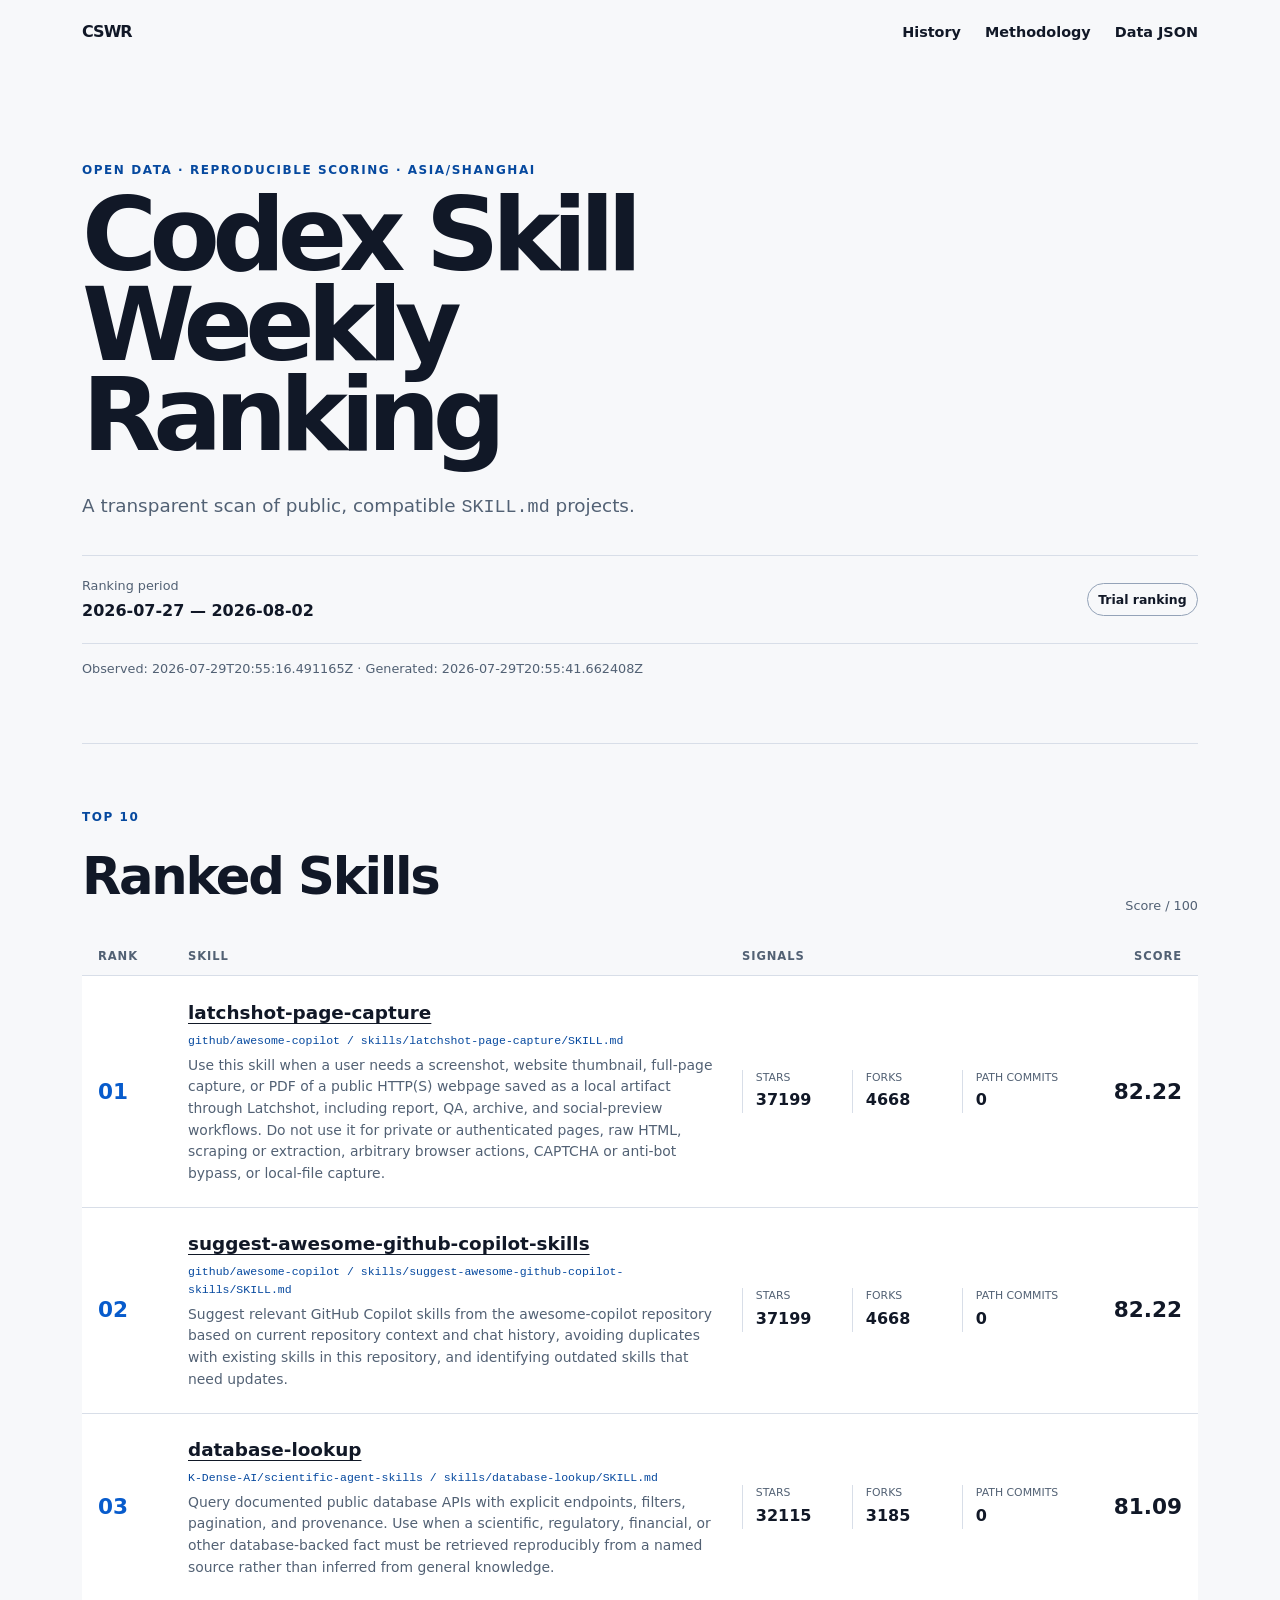
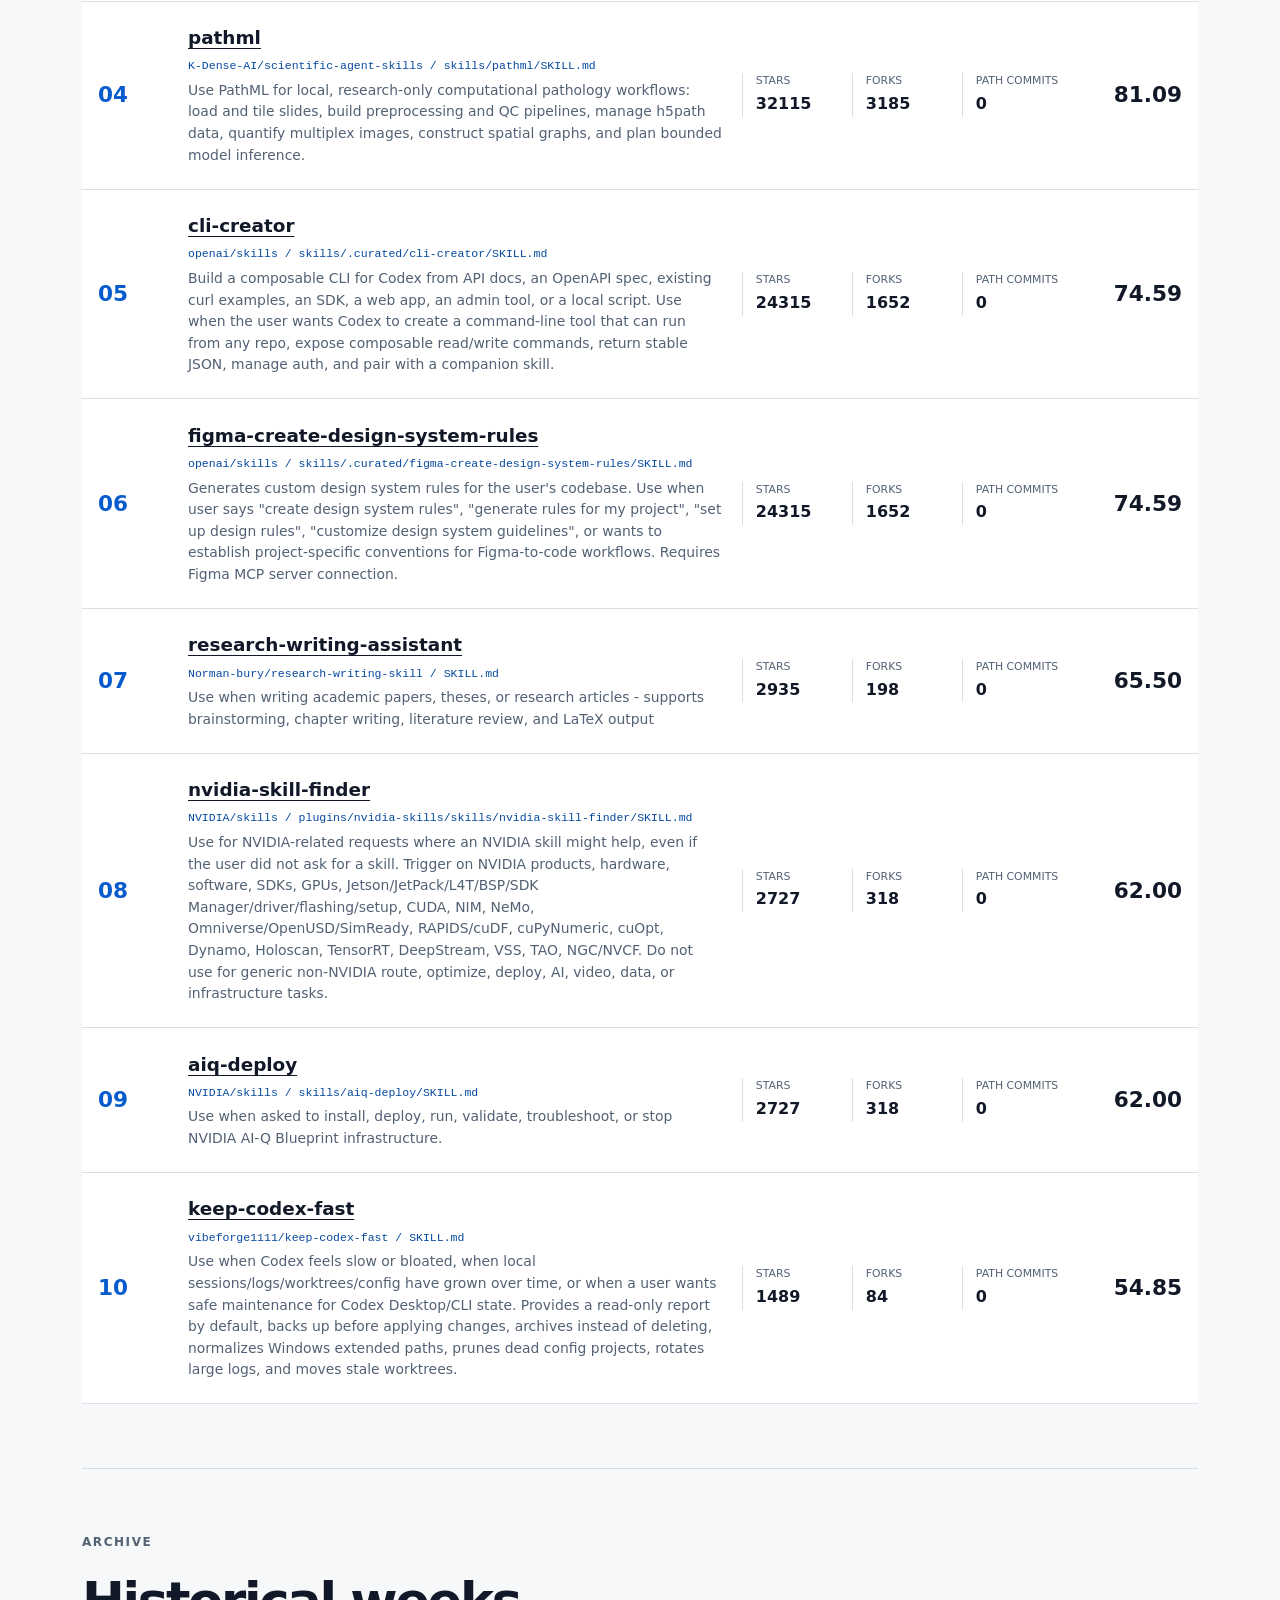
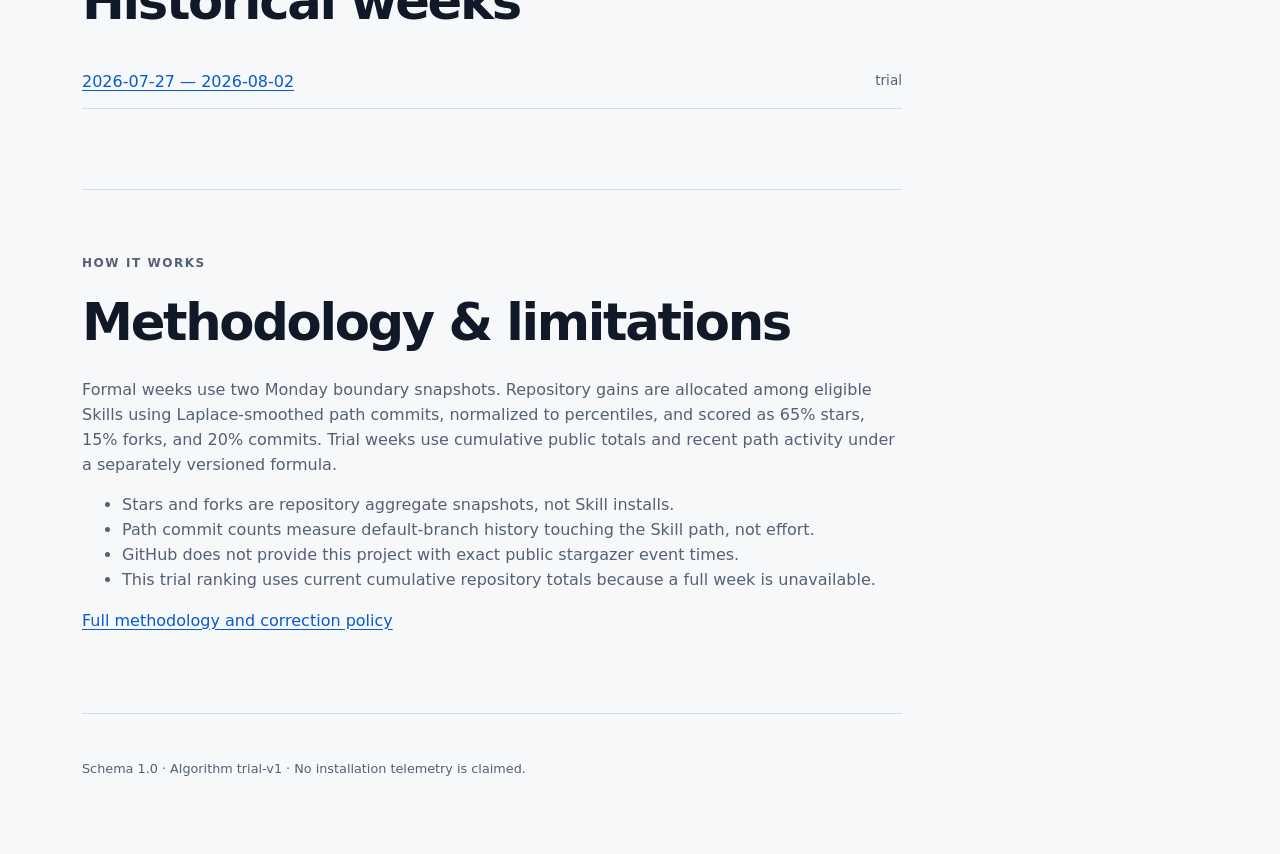
==== commit 3c450022: "data: refresh skill ranking" ====
--- a/docs/weeks/2026-07-27.html
+++ b/docs/weeks/2026-07-27.html
@@ -29,13 +29,13 @@
         </div>
         <span class="status">Trial ranking</span>
       </div>
-      <p class="freshness">Observed: 2026-07-29T20:29:13.321329Z · Generated: 2026-07-29T20:29:13.701734Z</p>
+      <p class="freshness">Observed: 2026-07-29T20:55:16.491165Z · Generated: 2026-07-29T20:55:41.662408Z</p>
     </section>
 
     <section id="ranking" class="ranking-section" aria-labelledby="ranking-title">
       <div class="section-heading">
         <div>
-          <p class="eyebrow">Top 2</p>
+          <p class="eyebrow">Top 10</p>
           <h2 id="ranking-title">Ranked Skills</h2>
         </div>
         <p>Score / 100</p>
@@ -44,8 +44,64 @@
         <span>Rank</span><span>Skill</span><span>Signals</span><span>Score</span>
       </div>
       <ol class="ranking-list">
+        <li class="rank-row" data-candidate-key="1000362065:skills/latchshot-page-capture/SKILL.md">
+          <span class="rank-number" aria-label="Rank 1">01</span>
+          <div class="skill-copy">
+            <h3><a href="https://github.com/github/awesome-copilot/blob/main/skills/latchshot-page-capture/SKILL.md" rel="noreferrer">latchshot-page-capture</a></h3>
+            <p class="repo">github/awesome-copilot / skills/latchshot-page-capture/SKILL.md</p>
+            <p>Use this skill when a user needs a screenshot, website thumbnail, full-page capture, or PDF of a public HTTP(S) webpage saved as a local artifact through Latchshot, including report, QA, archive, and social-preview workflows. Do not use it for private or authenticated pages, raw HTML, scraping or extraction, arbitrary browser actions, CAPTCHA or anti-bot bypass, or local-file capture.</p>
+          </div>
+          <dl class="metrics">
+            <div><dt>Stars</dt><dd>37199</dd></div>
+            <div><dt>Forks</dt><dd>4668</dd></div>
+            <div><dt>Path commits</dt><dd>0</dd></div>
+          </dl>
+          <strong class="score">82.22</strong>
+        </li>
+        <li class="rank-row" data-candidate-key="1000362065:skills/suggest-awesome-github-copilot-skills/SKILL.md">
+          <span class="rank-number" aria-label="Rank 2">02</span>
+          <div class="skill-copy">
+            <h3><a href="https://github.com/github/awesome-copilot/blob/main/skills/suggest-awesome-github-copilot-skills/SKILL.md" rel="noreferrer">suggest-awesome-github-copilot-skills</a></h3>
+            <p class="repo">github/awesome-copilot / skills/suggest-awesome-github-copilot-skills/SKILL.md</p>
+            <p>Suggest relevant GitHub Copilot skills from the awesome-copilot repository based on current repository context and chat history, avoiding duplicates with existing skills in this repository, and identifying outdated skills that need updates.</p>
+          </div>
+          <dl class="metrics">
+            <div><dt>Stars</dt><dd>37199</dd></div>
+            <div><dt>Forks</dt><dd>4668</dd></div>
+            <div><dt>Path commits</dt><dd>0</dd></div>
+          </dl>
+          <strong class="score">82.22</strong>
+        </li>
+        <li class="rank-row" data-candidate-key="1079456184:skills/database-lookup/SKILL.md">
+          <span class="rank-number" aria-label="Rank 3">03</span>
+          <div class="skill-copy">
+            <h3><a href="https://github.com/K-Dense-AI/scientific-agent-skills/blob/main/skills/database-lookup/SKILL.md" rel="noreferrer">database-lookup</a></h3>
+            <p class="repo">K-Dense-AI/scientific-agent-skills / skills/database-lookup/SKILL.md</p>
+            <p>Query documented public database APIs with explicit endpoints, filters, pagination, and provenance. Use when a scientific, regulatory, financial, or other database-backed fact must be retrieved reproducibly from a named source rather than inferred from general knowledge.</p>
+          </div>
+          <dl class="metrics">
+            <div><dt>Stars</dt><dd>32115</dd></div>
+            <div><dt>Forks</dt><dd>3185</dd></div>
+            <div><dt>Path commits</dt><dd>0</dd></div>
+          </dl>
+          <strong class="score">81.09</strong>
+        </li>
+        <li class="rank-row" data-candidate-key="1079456184:skills/pathml/SKILL.md">
+          <span class="rank-number" aria-label="Rank 4">04</span>
+          <div class="skill-copy">
+            <h3><a href="https://github.com/K-Dense-AI/scientific-agent-skills/blob/main/skills/pathml/SKILL.md" rel="noreferrer">pathml</a></h3>
+            <p class="repo">K-Dense-AI/scientific-agent-skills / skills/pathml/SKILL.md</p>
+            <p>Use PathML for local, research-only computational pathology workflows: load and tile slides, build preprocessing and QC pipelines, manage h5path data, quantify multiplex images, construct spatial graphs, and plan bounded model inference.</p>
+          </div>
+          <dl class="metrics">
+            <div><dt>Stars</dt><dd>32115</dd></div>
+            <div><dt>Forks</dt><dd>3185</dd></div>
+            <div><dt>Path commits</dt><dd>0</dd></div>
+          </dl>
+          <strong class="score">81.09</strong>
+        </li>
         <li class="rank-row" data-candidate-key="1103643573:skills/.curated/cli-creator/SKILL.md">
-          <span class="rank-number" aria-label="Rank 1">01</span>
+          <span class="rank-number" aria-label="Rank 5">05</span>
           <div class="skill-copy">
             <h3><a href="https://github.com/openai/skills/blob/main/skills/.curated/cli-creator/SKILL.md" rel="noreferrer">cli-creator</a></h3>
             <p class="repo">openai/skills / skills/.curated/cli-creator/SKILL.md</p>
@@ -56,10 +112,10 @@
             <div><dt>Forks</dt><dd>1652</dd></div>
             <div><dt>Path commits</dt><dd>0</dd></div>
           </dl>
-          <strong class="score">50.00</strong>
+          <strong class="score">74.59</strong>
         </li>
         <li class="rank-row" data-candidate-key="1103643573:skills/.curated/figma-create-design-system-rules/SKILL.md">
-          <span class="rank-number" aria-label="Rank 2">02</span>
+          <span class="rank-number" aria-label="Rank 6">06</span>
           <div class="skill-copy">
             <h3><a href="https://github.com/openai/skills/blob/main/skills/.curated/figma-create-design-system-rules/SKILL.md" rel="noreferrer">figma-create-design-system-rules</a></h3>
             <p class="repo">openai/skills / skills/.curated/figma-create-design-system-rules/SKILL.md</p>
@@ -70,7 +126,63 @@
             <div><dt>Forks</dt><dd>1652</dd></div>
             <div><dt>Path commits</dt><dd>0</dd></div>
           </dl>
-          <strong class="score">50.00</strong>
+          <strong class="score">74.59</strong>
+        </li>
+        <li class="rank-row" data-candidate-key="1172189879:SKILL.md">
+          <span class="rank-number" aria-label="Rank 7">07</span>
+          <div class="skill-copy">
+            <h3><a href="https://github.com/Norman-bury/research-writing-skill/blob/main/SKILL.md" rel="noreferrer">research-writing-assistant</a></h3>
+            <p class="repo">Norman-bury/research-writing-skill / SKILL.md</p>
+            <p>Use when writing academic papers, theses, or research articles - supports brainstorming, chapter writing, literature review, and LaTeX output</p>
+          </div>
+          <dl class="metrics">
+            <div><dt>Stars</dt><dd>2935</dd></div>
+            <div><dt>Forks</dt><dd>198</dd></div>
+            <div><dt>Path commits</dt><dd>0</dd></div>
+          </dl>
+          <strong class="score">65.50</strong>
+        </li>
+        <li class="rank-row" data-candidate-key="1167034425:plugins/nvidia-skills/skills/nvidia-skill-finder/SKILL.md">
+          <span class="rank-number" aria-label="Rank 8">08</span>
+          <div class="skill-copy">
+            <h3><a href="https://github.com/NVIDIA/skills/blob/main/plugins/nvidia-skills/skills/nvidia-skill-finder/SKILL.md" rel="noreferrer">nvidia-skill-finder</a></h3>
+            <p class="repo">NVIDIA/skills / plugins/nvidia-skills/skills/nvidia-skill-finder/SKILL.md</p>
+            <p>Use for NVIDIA-related requests where an NVIDIA skill might help, even if the user did not ask for a skill. Trigger on NVIDIA products, hardware, software, SDKs, GPUs, Jetson/JetPack/L4T/BSP/SDK Manager/driver/flashing/setup, CUDA, NIM, NeMo, Omniverse/OpenUSD/SimReady, RAPIDS/cuDF, cuPyNumeric, cuOpt, Dynamo, Holoscan, TensorRT, DeepStream, VSS, TAO, NGC/NVCF. Do not use for generic non-NVIDIA route, optimize, deploy, AI, video, data, or infrastructure tasks.</p>
+          </div>
+          <dl class="metrics">
+            <div><dt>Stars</dt><dd>2727</dd></div>
+            <div><dt>Forks</dt><dd>318</dd></div>
+            <div><dt>Path commits</dt><dd>0</dd></div>
+          </dl>
+          <strong class="score">62.00</strong>
+        </li>
+        <li class="rank-row" data-candidate-key="1167034425:skills/aiq-deploy/SKILL.md">
+          <span class="rank-number" aria-label="Rank 9">09</span>
+          <div class="skill-copy">
+            <h3><a href="https://github.com/NVIDIA/skills/blob/main/skills/aiq-deploy/SKILL.md" rel="noreferrer">aiq-deploy</a></h3>
+            <p class="repo">NVIDIA/skills / skills/aiq-deploy/SKILL.md</p>
+            <p>Use when asked to install, deploy, run, validate, troubleshoot, or stop NVIDIA AI-Q Blueprint infrastructure.</p>
+          </div>
+          <dl class="metrics">
+            <div><dt>Stars</dt><dd>2727</dd></div>
+            <div><dt>Forks</dt><dd>318</dd></div>
+            <div><dt>Path commits</dt><dd>0</dd></div>
+          </dl>
+          <strong class="score">62.00</strong>
+        </li>
+        <li class="rank-row" data-candidate-key="1227136277:SKILL.md">
+          <span class="rank-number" aria-label="Rank 10">10</span>
+          <div class="skill-copy">
+            <h3><a href="https://github.com/vibeforge1111/keep-codex-fast/blob/main/SKILL.md" rel="noreferrer">keep-codex-fast</a></h3>
+            <p class="repo">vibeforge1111/keep-codex-fast / SKILL.md</p>
+            <p>Use when Codex feels slow or bloated, when local sessions/logs/worktrees/config have grown over time, or when a user wants safe maintenance for Codex Desktop/CLI state. Provides a read-only report by default, backs up before applying changes, archives instead of deleting, normalizes Windows extended paths, prunes dead config projects, rotates large logs, and moves stale worktrees.</p>
+          </div>
+          <dl class="metrics">
+            <div><dt>Stars</dt><dd>1489</dd></div>
+            <div><dt>Forks</dt><dd>84</dd></div>
+            <div><dt>Path commits</dt><dd>0</dd></div>
+          </dl>
+          <strong class="score">54.85</strong>
         </li>
       </ol>
     </section>
